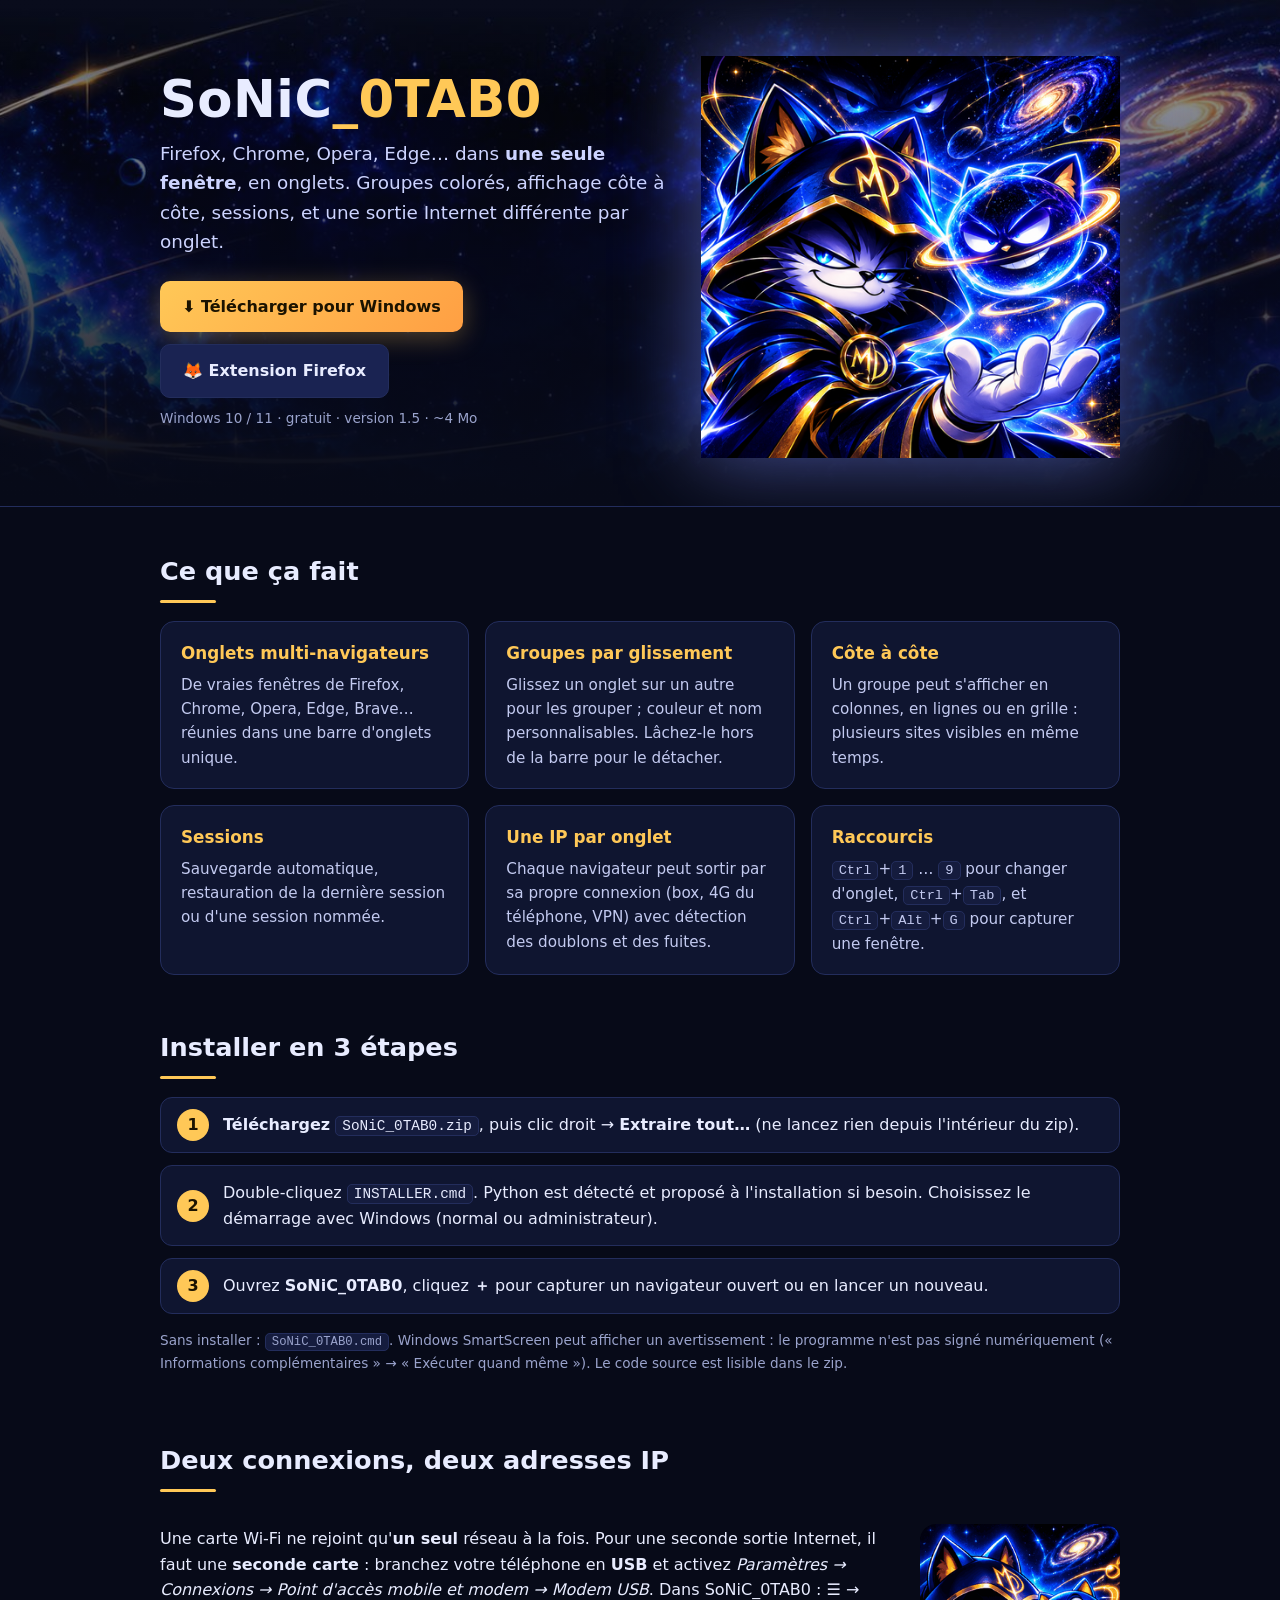
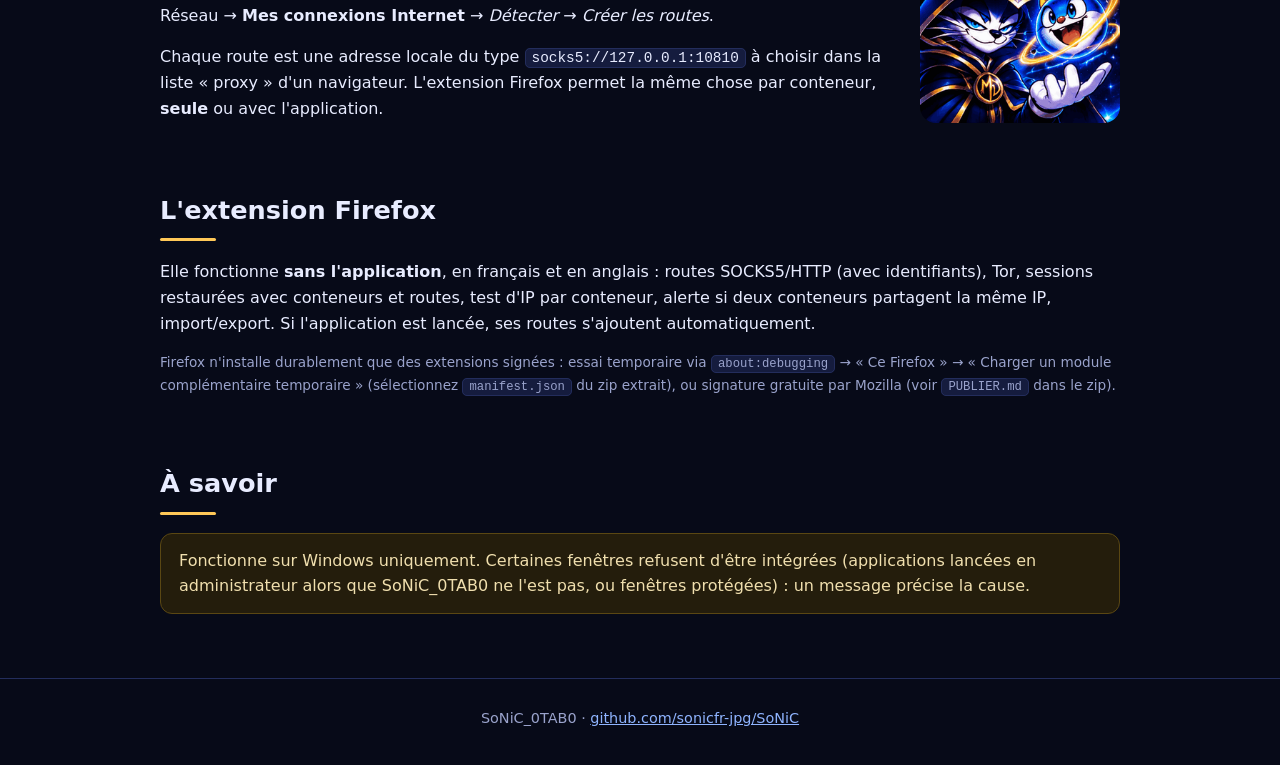
==== index.html @ f7163601 "Add files via upload" ====
<!doctype html>
<html lang="fr">
<head>
<meta charset="utf-8">
<meta name="viewport" content="width=device-width, initial-scale=1">
<title>SoNiC_0TAB0 — Tous vos navigateurs dans une seule fenêtre</title>
<meta name="description" content="SoNiC_0TAB0 réunit Firefox, Chrome, Opera, Edge… en onglets dans une même fenêtre Windows, avec groupes colorés, côte à côte, sessions et une sortie Internet par onglet.">
<link rel="icon" href="img/favicon.png">
<style>
  :root { --bg:#070a18; --card:#0f1530; --line:#232d5c; --txt:#e8ecff; --mut:#9aa3cc; --gold:#ffc857; --acc:#7c8cff; --ok:#4ecb71; }
  * { box-sizing: border-box; }
  html { scroll-behavior: smooth; }
  body { margin:0; background:var(--bg); color:var(--txt); font:16px/1.6 "Segoe UI",system-ui,sans-serif; }
  a { color:#8fb4ff; }
  .wrap { max-width:1000px; margin:0 auto; padding:0 20px; }
  header.hero { position:relative; overflow:hidden; background:linear-gradient(180deg,rgba(7,10,24,.35),var(--bg)),url(img/fond.jpg) center/cover; border-bottom:1px solid var(--line); }
  .hero .wrap { display:grid; grid-template-columns:1.1fr .9fr; gap:28px; align-items:center; padding-top:56px; padding-bottom:48px; }
  .hero img.mascot { width:100%; max-width:420px; height:auto; justify-self:center; filter:drop-shadow(0 0 40px rgba(124,140,255,.55)); }
  h1 { font-size:clamp(2rem,5vw,3.2rem); line-height:1.1; margin:0 0 12px; letter-spacing:.5px; }
  h1 span { color:var(--gold); }
  .lead { color:#cdd4ff; font-size:1.15rem; margin:0 0 24px; }
  .btns { display:flex; flex-wrap:wrap; gap:12px; }
  .btn { display:inline-block; padding:13px 22px; border-radius:10px; font-weight:700; text-decoration:none; border:1px solid var(--line); color:var(--txt); background:#1a2352; }
  .btn.main { background:linear-gradient(135deg,#ffc857,#ff9f43); color:#1b1300; border:0; box-shadow:0 6px 26px rgba(255,200,87,.3); }
  .btn:hover { filter:brightness(1.12); }
  .small { color:var(--mut); font-size:.85rem; margin-top:10px; }
  section { padding:44px 0 8px; }
  h2 { font-size:1.6rem; margin:0 0 18px; } h2::after { content:""; display:block; width:56px; height:3px; background:var(--gold); margin-top:8px; border-radius:2px; }
  .grid { display:grid; grid-template-columns:repeat(auto-fit,minmax(260px,1fr)); gap:16px; }
  .card { background:var(--card); border:1px solid var(--line); border-radius:14px; padding:18px 20px; }
  .card h3 { margin:0 0 6px; font-size:1.05rem; color:var(--gold); }
  .card p { margin:0; color:#c3caf0; font-size:.95rem; }
  ol.steps { counter-reset:s; list-style:none; padding:0; display:grid; gap:12px; }
  ol.steps li { counter-increment:s; background:var(--card); border:1px solid var(--line); border-radius:12px; padding:14px 16px 14px 62px; position:relative; }
  ol.steps li::before { content:counter(s); position:absolute; left:16px; top:50%; transform:translateY(-50%); width:32px; height:32px; border-radius:50%; background:var(--gold); color:#1b1300; font-weight:800; display:grid; place-items:center; }
  code, kbd { background:#151c3e; border:1px solid var(--line); border-radius:5px; padding:1px 6px; font-size:.9em; }
  .note { background:#241d0c; border:1px solid #5a4713; border-radius:12px; padding:14px 18px; color:#f0dfae; }
  .hash { word-break:break-all; font:12px ui-monospace,Consolas,monospace; color:var(--mut); }
  .twocol { display:grid; grid-template-columns:1fr 200px; gap:24px; align-items:center; }
  .twocol img { width:100%; border-radius:16px; }
  footer { margin-top:56px; padding:28px 0 40px; border-top:1px solid var(--line); color:var(--mut); font-size:.9rem; text-align:center; }
  @media (max-width:760px) { .hero .wrap { grid-template-columns:1fr; text-align:center; } .btns { justify-content:center; } .twocol { grid-template-columns:1fr; } .twocol img { max-width:200px; margin:auto; } }
</style>
</head>
<body>
<header class="hero">
  <div class="wrap">
    <div>
      <h1>SoNiC<span>_0TAB0</span></h1>
      <p class="lead">Firefox, Chrome, Opera, Edge… dans <b>une seule fenêtre</b>, en onglets. Groupes colorés, affichage côte à côte, sessions, et une sortie Internet différente par onglet.</p>
      <div class="btns">
        <a class="btn main" href="SoNiC_0TAB0.zip" download>⬇ Télécharger pour Windows</a>
        <a class="btn" href="SoNiC_0TAB0-Firefox.zip" download>🦊 Extension Firefox</a>
      </div>
      <p class="small">Windows 10 / 11 · gratuit · version 1.5 · ~4 Mo</p>
    </div>
    <img class="mascot" src="img/mascotte.png" alt="La mascotte féline cosmique à capuche, emblème MD doré">
  </div>
</header>

<main class="wrap">
  <section id="fonctions">
    <h2>Ce que ça fait</h2>
    <div class="grid">
      <div class="card"><h3>Onglets multi-navigateurs</h3><p>De vraies fenêtres de Firefox, Chrome, Opera, Edge, Brave… réunies dans une barre d'onglets unique.</p></div>
      <div class="card"><h3>Groupes par glissement</h3><p>Glissez un onglet sur un autre pour les grouper ; couleur et nom personnalisables. Lâchez-le hors de la barre pour le détacher.</p></div>
      <div class="card"><h3>Côte à côte</h3><p>Un groupe peut s'afficher en colonnes, en lignes ou en grille : plusieurs sites visibles en même temps.</p></div>
      <div class="card"><h3>Sessions</h3><p>Sauvegarde automatique, restauration de la dernière session ou d'une session nommée.</p></div>
      <div class="card"><h3>Une IP par onglet</h3><p>Chaque navigateur peut sortir par sa propre connexion (box, 4G du téléphone, VPN) avec détection des doublons et des fuites.</p></div>
      <div class="card"><h3>Raccourcis</h3><p><kbd>Ctrl</kbd>+<kbd>1</kbd> … <kbd>9</kbd> pour changer d'onglet, <kbd>Ctrl</kbd>+<kbd>Tab</kbd>, et <kbd>Ctrl</kbd>+<kbd>Alt</kbd>+<kbd>G</kbd> pour capturer une fenêtre.</p></div>
    </div>
  </section>

  <section id="install">
    <h2>Installer en 3 étapes</h2>
    <ol class="steps">
      <li><b>Téléchargez</b> <code>SoNiC_0TAB0.zip</code>, puis clic droit → <b>Extraire tout…</b> (ne lancez rien depuis l'intérieur du zip).</li>
      <li>Double-cliquez <code>INSTALLER.cmd</code>. Python est détecté et proposé à l'installation si besoin. Choisissez le démarrage avec Windows (normal ou administrateur).</li>
      <li>Ouvrez <b>SoNiC_0TAB0</b>, cliquez <b>＋</b> pour capturer un navigateur ouvert ou en lancer un nouveau.</li>
    </ol>
    <p class="small">Sans installer : <code>SoNiC_0TAB0.cmd</code>. Windows SmartScreen peut afficher un avertissement : le programme n'est pas signé numériquement (« Informations complémentaires » → « Exécuter quand même »). Le code source est lisible dans le zip.</p>
  </section>

  <section id="ip">
    <h2>Deux connexions, deux adresses IP</h2>
    <div class="twocol">
      <div>
        <p>Une carte Wi-Fi ne rejoint qu'<b>un seul</b> réseau à la fois. Pour une seconde sortie Internet, il faut une <b>seconde carte</b> : branchez votre téléphone en <b>USB</b> et activez <i>Paramètres → Connexions → Point d'accès mobile et modem → Modem USB</i>. Dans SoNiC_0TAB0 : ☰ → Réseau → <b>Mes connexions Internet</b> → <i>Détecter</i> → <i>Créer les routes</i>.</p>
        <p>Chaque route est une adresse locale du type <code>socks5://127.0.0.1:10810</code> à choisir dans la liste « proxy » d'un navigateur. L'extension Firefox permet la même chose par conteneur, <b>seule</b> ou avec l'application.</p>
      </div>
      <img src="img/chat.gif" alt="Le chat cosmique et son orbite magique">
    </div>
  </section>

  <section id="ext">
    <h2>L'extension Firefox</h2>
    <p>Elle fonctionne <b>sans l'application</b>, en français et en anglais : routes SOCKS5/HTTP (avec identifiants), Tor, sessions restaurées avec conteneurs et routes, test d'IP par conteneur, alerte si deux conteneurs partagent la même IP, import/export. Si l'application est lancée, ses routes s'ajoutent automatiquement.</p>
    <p class="small">Firefox n'installe durablement que des extensions signées : essai temporaire via <code>about:debugging</code> → « Ce Firefox » → « Charger un module complémentaire temporaire » (sélectionnez <code>manifest.json</code> du zip extrait), ou signature gratuite par Mozilla (voir <code>PUBLIER.md</code> dans le zip).</p>
  </section>

  <section id="limites">
    <h2>À savoir</h2>
    <div class="note">Fonctionne sur Windows uniquement. Certaines fenêtres refusent d'être intégrées (applications lancées en administrateur alors que SoNiC_0TAB0 ne l'est pas, ou fenêtres protégées) : un message précise la cause.</div>
  </section>

</main>
<footer><div class="wrap">SoNiC_0TAB0 · <a href="https://github.com/sonicfr-jpg/SoNiC">github.com/sonicfr-jpg/SoNiC</a></div></footer>
</body>
</html>
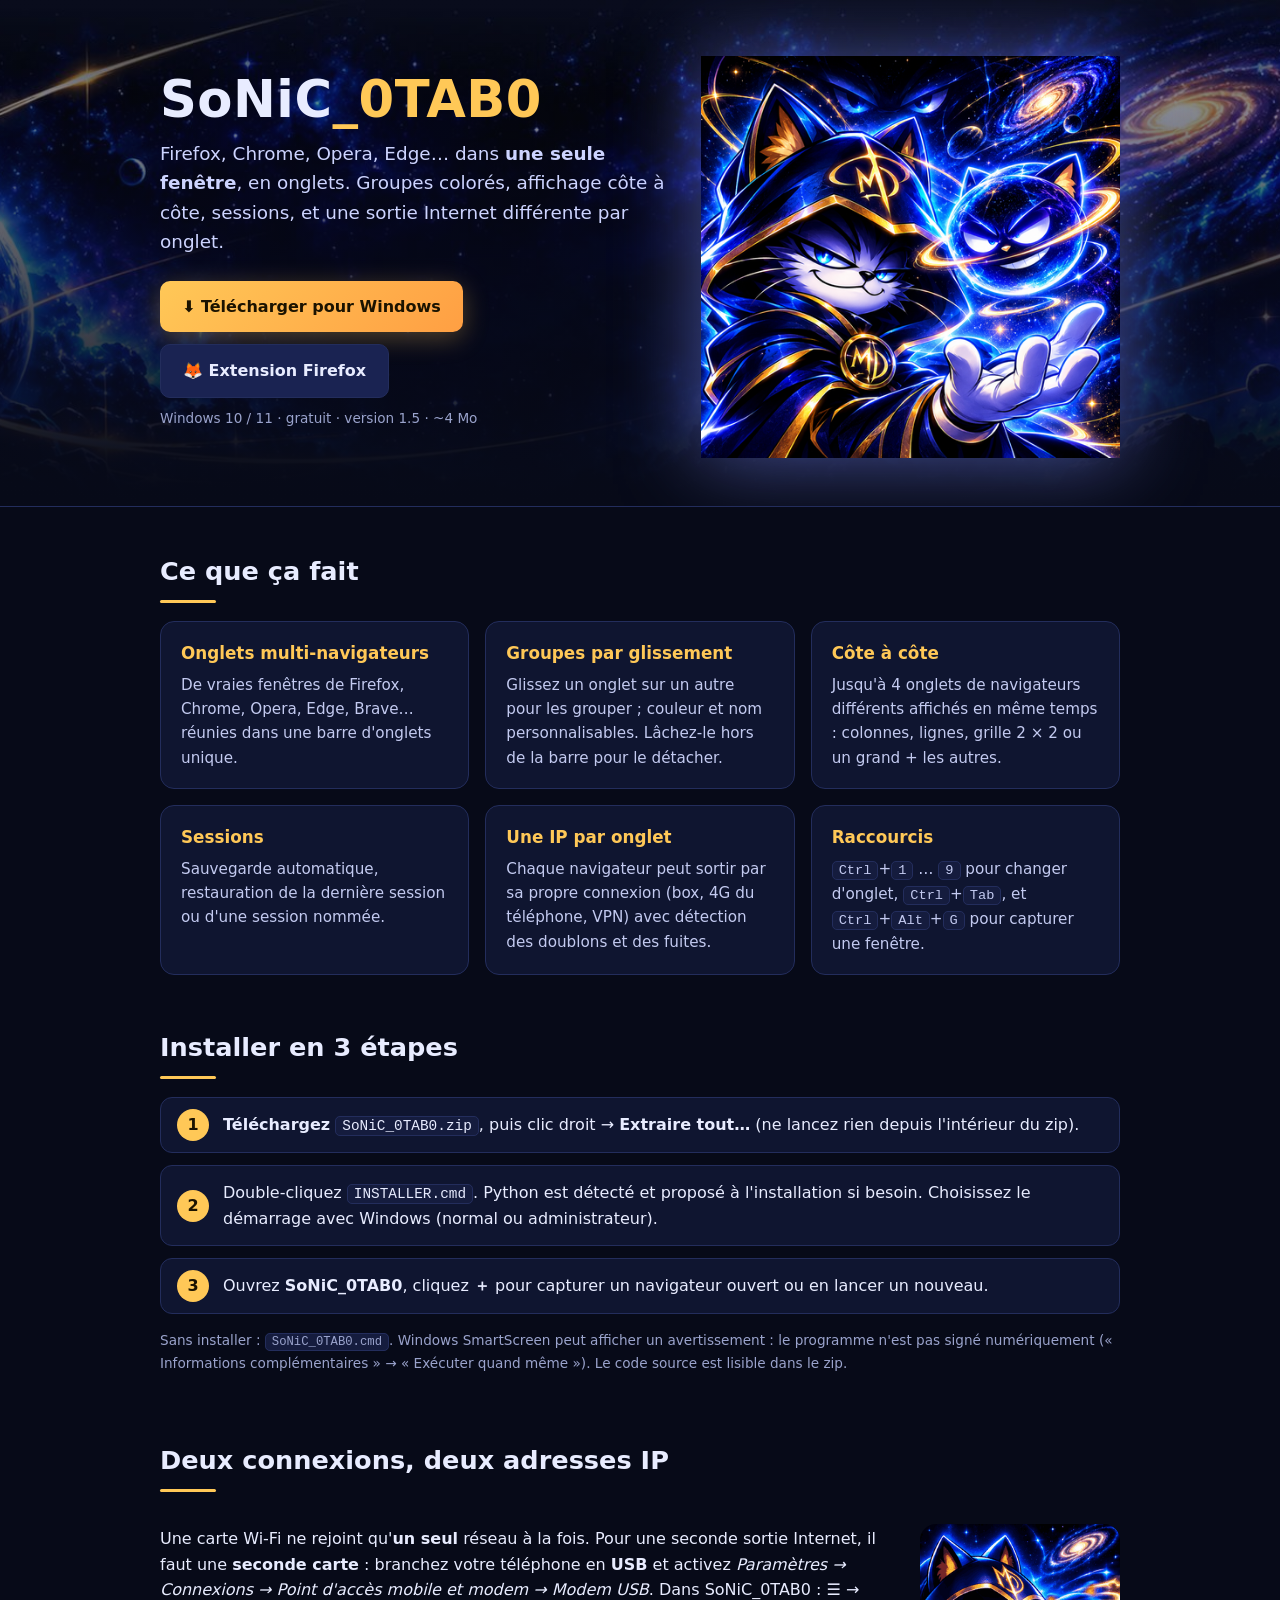
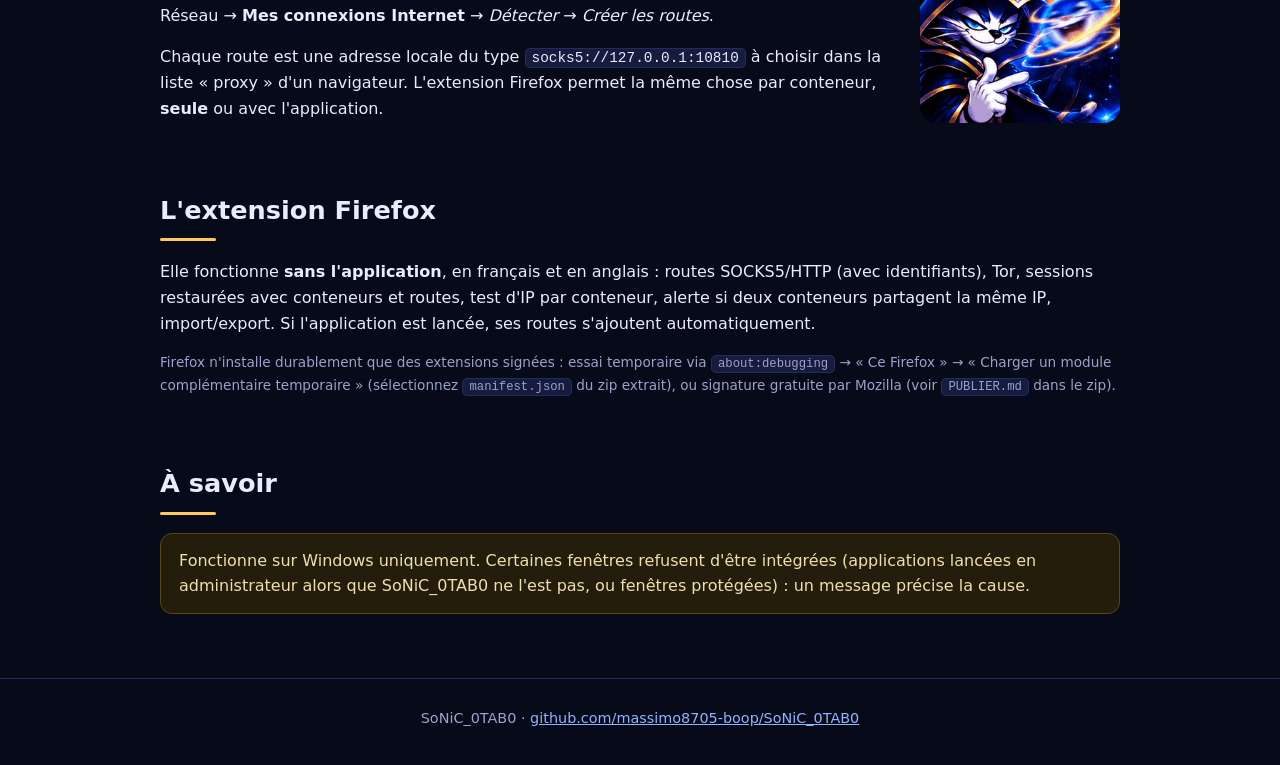
==== commit f2a9a511: "Add files via upload" ====
--- a/index.html
+++ b/index.html
@@ -64,7 +64,7 @@
     <div class="grid">
       <div class="card"><h3>Onglets multi-navigateurs</h3><p>De vraies fenêtres de Firefox, Chrome, Opera, Edge, Brave… réunies dans une barre d'onglets unique.</p></div>
       <div class="card"><h3>Groupes par glissement</h3><p>Glissez un onglet sur un autre pour les grouper ; couleur et nom personnalisables. Lâchez-le hors de la barre pour le détacher.</p></div>
-      <div class="card"><h3>Côte à côte</h3><p>Un groupe peut s'afficher en colonnes, en lignes ou en grille : plusieurs sites visibles en même temps.</p></div>
+      <div class="card"><h3>Côte à côte</h3><p>Jusqu'à 4 onglets de navigateurs différents affichés en même temps : colonnes, lignes, grille 2 × 2 ou un grand + les autres.</p></div>
       <div class="card"><h3>Sessions</h3><p>Sauvegarde automatique, restauration de la dernière session ou d'une session nommée.</p></div>
       <div class="card"><h3>Une IP par onglet</h3><p>Chaque navigateur peut sortir par sa propre connexion (box, 4G du téléphone, VPN) avec détection des doublons et des fuites.</p></div>
       <div class="card"><h3>Raccourcis</h3><p><kbd>Ctrl</kbd>+<kbd>1</kbd> … <kbd>9</kbd> pour changer d'onglet, <kbd>Ctrl</kbd>+<kbd>Tab</kbd>, et <kbd>Ctrl</kbd>+<kbd>Alt</kbd>+<kbd>G</kbd> pour capturer une fenêtre.</p></div>
@@ -104,6 +104,6 @@
   </section>
 
 </main>
-<footer><div class="wrap">SoNiC_0TAB0 · <a href="https://github.com/sonicfr-jpg/SoNiC">github.com/sonicfr-jpg/SoNiC</a></div></footer>
+<footer><div class="wrap">SoNiC_0TAB0 · <a href="https://github.com/massimo8705-boop/SoNiC_0TAB0">github.com/massimo8705-boop/SoNiC_0TAB0</a></div></footer>
 </body>
 </html>
